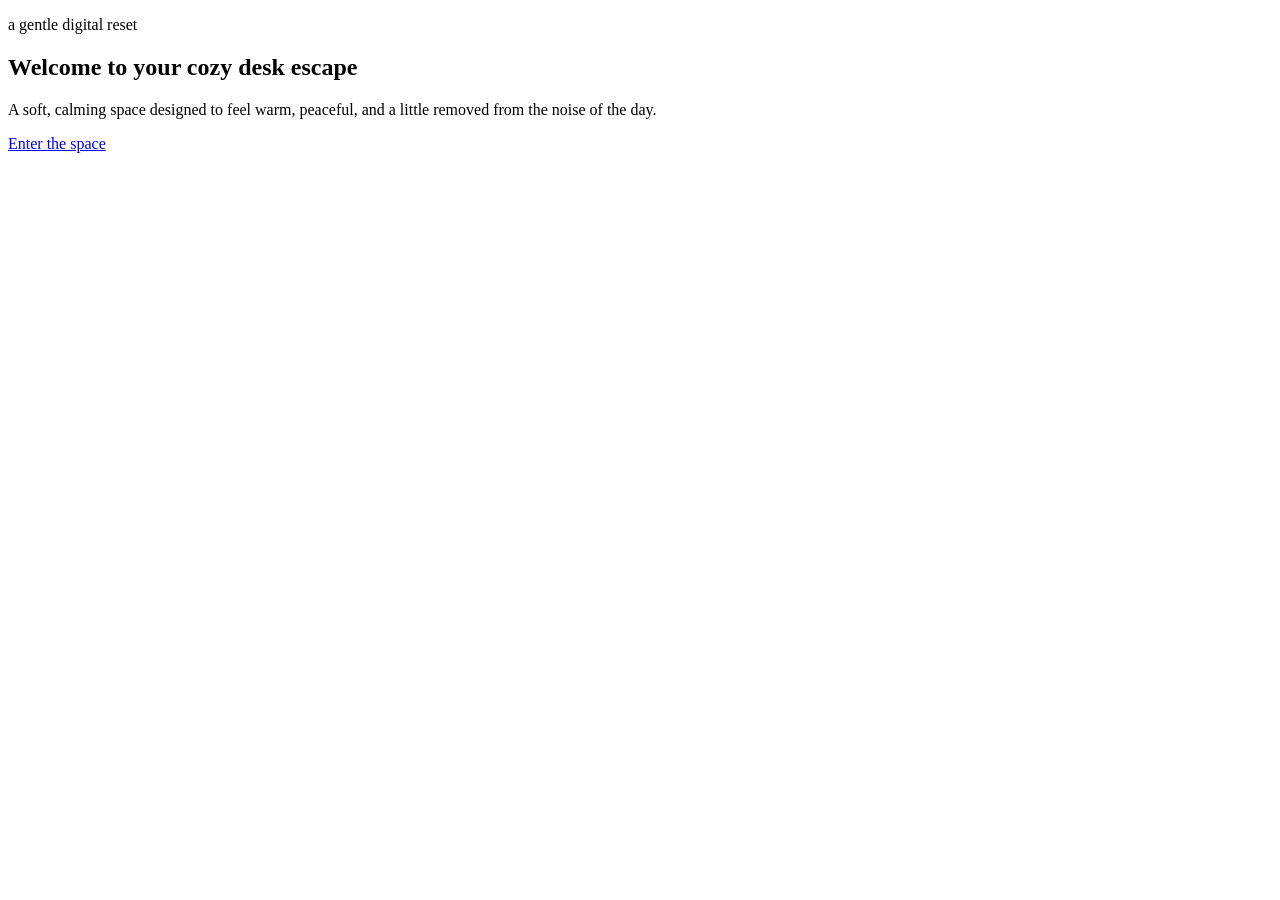
==== index.html @ 50f8baa0 "Add initial HTML structure for Cozy Desk Escape" ====
<!DOCTYPE html>
<html lang="en">
  <head>
    <meta charset="UTF-8" />
    <meta name="viewport" content="width=device-width, initial-scale=1.0" />
    <title>Cozy Desk Escape</title>
    <link rel="stylesheet" href="style.css" />
  </head>
  <body>
    <main class="page">
      <section class="hero">
        <div class="hero-text">
          <p class="eyebrow">a gentle digital reset</p>
          <h1>Welcome to your cozy desk escape</h1>
          <p class="description">
            A soft, calming space designed to feel warm, peaceful, and a little
            removed from the noise of the day.
          </p>
          <a href="#desk-scene" class="button">Enter the space</a>
        </div>

        <div class="desk-wrapper" id="desk-scene">
          <div class="wall-glow"></div>

          <div class="window">
            <div class="window-frame">
              <div class="sky"></div>
              <div class="mountains mountain-back"></div>
              <div class="mountains mountain-front"></div>
              <div class="sun"></div>
            </div>
          </div>

          <div class="shelf">
            <div class="book book-1"></div>
            <div class="book book-2"></div>
            <div class="book book-3"></div>
            <div class="plant-small">
              <span class="pot"></span>
              <span class="leaf leaf-1"></span>
              <span class="leaf leaf-2"></span>
              <span class="leaf leaf-3"></span>
            </div>
          </div>

          <div class="lamp">
            <div class="lamp-shade"></div>
            <div class="lamp-neck"></div>
            <div class="lamp-base"></div>
          </div>

          <div class="desk">
            <div class="monitor">
              <div class="monitor-screen">
                <div class="screen-view"></div>
              </div>
              <div class="monitor-stand"></div>
            </div>

            <div class="mug">
              <div class="steam steam-1"></div>
              <div class="steam steam-2"></div>
              <div class="steam steam-3"></div>
            </div>

            <div class="notebook"></div>
            <div class="phone"></div>

            <div class="plant">
              <span class="pot"></span>
              <span class="leaf leaf-1"></span>
              <span class="leaf leaf-2"></span>
              <span class="leaf leaf-3"></span>
            </div>
          </div>
        </div>
      </section>
    </main>
  </body>
</html>
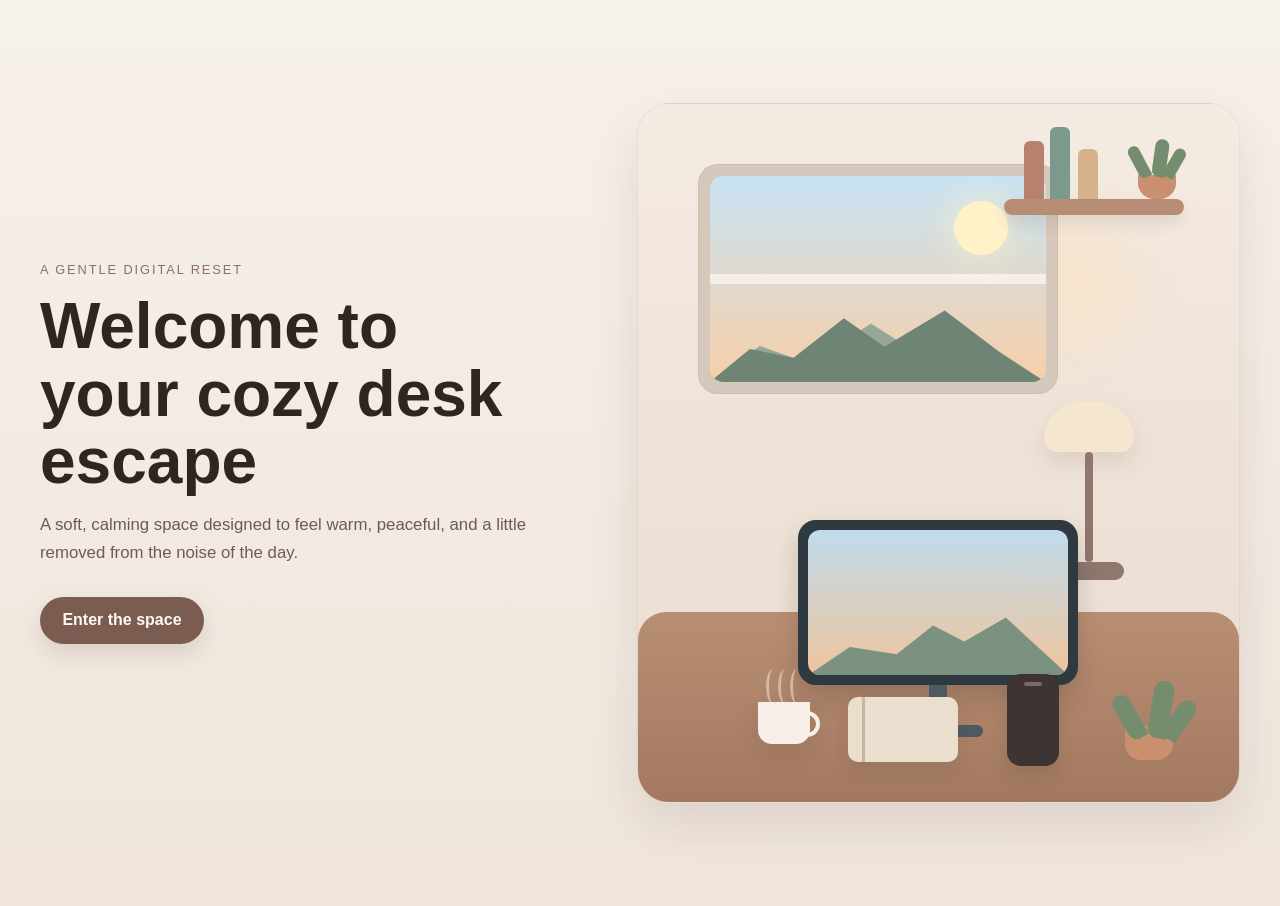
==== commit d7c7c875: "Correct link syntax in index.html Fix incorrect link syntax for camping.html." ====
--- a/index.html
+++ b/index.html
@@ -4,6 +4,7 @@
     <meta charset="UTF-8" />
     <meta name="viewport" content="width=device-width, initial-scale=1.0" />
     <title>Cozy Desk Escape</title>
+    <href:camping.html> </href:camping.html>
     <link rel="stylesheet" href="style.css" />
   </head>
   <body>
--- a/style.css
+++ b/style.css
@@ -0,0 +1,714 @@
+/* RESET */
+* {
+  margin: 0;
+  padding: 0;
+  box-sizing: border-box;
+}
+
+html {
+  scroll-behavior: smooth;
+}
+
+body {
+  font-family: "Segoe UI", Tahoma, Geneva, Verdana, sans-serif;
+  background: linear-gradient(180deg, #f7f1eb 0%, #efe5dc 100%);
+  color: #3f342f;
+  min-height: 100vh;
+}
+
+/* PAGE LAYOUT */
+.page {
+  min-height: 100vh;
+  padding: 3rem 1.5rem;
+}
+
+.hero {
+  max-width: 1200px;
+  margin: 0 auto;
+  display: grid;
+  grid-template-columns: 1fr 1.1fr;
+  gap: 3rem;
+  align-items: center;
+  min-height: 90vh;
+}
+
+.hero-text {
+  max-width: 500px;
+}
+
+.eyebrow {
+  text-transform: uppercase;
+  letter-spacing: 0.12rem;
+  font-size: 0.8rem;
+  color: #8b6f63;
+  margin-bottom: 1rem;
+}
+
+.hero-text h1 {
+  font-size: clamp(2.4rem, 5vw, 4.5rem);
+  line-height: 1.05;
+  margin-bottom: 1rem;
+  color: #2f2521;
+}
+
+.description {
+  font-size: 1.05rem;
+  line-height: 1.7;
+  color: #6f5a51;
+  margin-bottom: 1.8rem;
+}
+
+.button {
+  display: inline-block;
+  text-decoration: none;
+  background: #7a5c50;
+  color: #fffaf7;
+  padding: 0.9rem 1.4rem;
+  border-radius: 999px;
+  font-weight: 600;
+  transition: transform 0.25s ease, background 0.25s ease;
+  box-shadow: 0 10px 25px rgba(122, 92, 80, 0.18);
+}
+
+.button:hover {
+  background: #674a3f;
+  transform: translateY(-2px);
+}
+
+/* DESK SCENE */
+.desk-wrapper {
+  position: relative;
+  height: 700px;
+  border-radius: 32px;
+  background: linear-gradient(180deg, #f4ebe3 0%, #eadbce 100%);
+  overflow: hidden;
+  box-shadow: 0 20px 50px rgba(79, 57, 48, 0.12);
+  border: 1px solid rgba(120, 93, 80, 0.08);
+}
+
+.wall-glow {
+  position: absolute;
+  top: 70px;
+  right: 60px;
+  width: 220px;
+  height: 220px;
+  background: radial-gradient(circle, rgba(255, 222, 173, 0.4) 0%, rgba(255, 222, 173, 0) 70%);
+  filter: blur(10px);
+}
+
+/* WINDOW */
+.window {
+  position: absolute;
+  top: 60px;
+  left: 60px;
+  width: 360px;
+  height: 230px;
+  background: #d7c8bc;
+  border-radius: 20px;
+  padding: 12px;
+  box-shadow: inset 0 0 0 1px rgba(90, 70, 60, 0.08);
+}
+
+.window-frame {
+  position: relative;
+  width: 100%;
+  height: 100%;
+  border-radius: 14px;
+  overflow: hidden;
+  background: linear-gradient(180deg, #cfe4f4 0%, #f8d9b8 100%);
+}
+
+.window-frame::before,
+.window-frame::after {
+  content: "";
+  position: absolute;
+  background: rgba(255, 250, 245, 0.7);
+}
+
+.window-frame::before {
+  top: 0;
+  left: 50%;
+  transform: translateX(-50%);
+  width: 10px;
+  height: 100%;
+}
+
+.window-frame::after {
+  top: 50%;
+  left: 0;
+  transform: translateY(-50%);
+  width: 100%;
+  height: 10px;
+}
+
+.sky {
+  position: absolute;
+  inset: 0;
+  background: linear-gradient(180deg, #c8e3f4 0%, #f7cfa8 100%);
+}
+
+.sun {
+  position: absolute;
+  top: 25px;
+  right: 38px;
+  width: 54px;
+  height: 54px;
+  background: #fff2c8;
+  border-radius: 50%;
+  box-shadow: 0 0 35px rgba(255, 242, 200, 0.85);
+}
+
+.mountains {
+  position: absolute;
+  bottom: 0;
+  width: 100%;
+}
+
+.mountain-back {
+  height: 90px;
+  background: #8ca395;
+  clip-path: polygon(0 100%, 15% 60%, 30% 80%, 48% 35%, 65% 75%, 78% 50%, 100% 100%);
+  opacity: 0.9;
+}
+
+.mountain-front {
+  height: 110px;
+  background: #6e8576;
+  clip-path: polygon(0 100%, 12% 70%, 25% 78%, 40% 42%, 52% 68%, 70% 35%, 86% 72%, 100% 100%);
+}
+
+/* SHELF */
+.shelf {
+  position: absolute;
+  top: 95px;
+  right: 55px;
+  width: 180px;
+  height: 16px;
+  background: #b68d74;
+  border-radius: 20px;
+  box-shadow: 0 8px 15px rgba(77, 55, 45, 0.12);
+}
+
+.book {
+  position: absolute;
+  bottom: 16px;
+  width: 20px;
+  border-radius: 6px 6px 0 0;
+}
+
+.book-1 {
+  left: 20px;
+  height: 58px;
+  background: #b7816d;
+}
+
+.book-2 {
+  left: 46px;
+  height: 72px;
+  background: #7b9a8d;
+}
+
+.book-3 {
+  left: 74px;
+  height: 50px;
+  background: #d5b28c;
+}
+
+/* LAMP */
+.lamp {
+  position: absolute;
+  right: 90px;
+  bottom: 180px;
+  width: 120px;
+  height: 220px;
+}
+
+.lamp-shade {
+  width: 90px;
+  height: 50px;
+  background: #f5e6cf;
+  border-radius: 50px 50px 18px 18px;
+  margin: 0 auto;
+  box-shadow: 0 10px 25px rgba(80, 60, 45, 0.12);
+}
+
+.lamp-neck {
+  width: 8px;
+  height: 110px;
+  background: #8f776d;
+  margin: 0 auto;
+  border-radius: 10px;
+}
+
+.lamp-base {
+  width: 70px;
+  height: 18px;
+  background: #8f776d;
+  margin: 0 auto;
+  border-radius: 999px;
+}
+
+/* DESK */
+.desk {
+  position: absolute;
+  bottom: 0;
+  left: 0;
+  width: 100%;
+  height: 190px;
+  background: linear-gradient(180deg, #b98f73 0%, #a27860 100%);
+  border-top-left-radius: 28px;
+  border-top-right-radius: 28px;
+}
+
+.monitor {
+  position: absolute;
+  left: 50%;
+  transform: translateX(-50%);
+  bottom: 75px;
+  width: 280px;
+}
+
+.monitor-screen {
+  width: 280px;
+  height: 165px;
+  background: #2f3940;
+  border-radius: 18px;
+  padding: 10px;
+  box-shadow: 0 12px 24px rgba(35, 35, 35, 0.18);
+}
+
+.screen-view {
+  width: 100%;
+  height: 100%;
+  border-radius: 12px;
+  background: linear-gradient(180deg, #bfdced 0%, #efc49c 100%);
+  position: relative;
+  overflow: hidden;
+}
+
+.screen-view::before {
+  content: "";
+  position: absolute;
+  bottom: 0;
+  width: 100%;
+  height: 55%;
+  background: #7a927f;
+  clip-path: polygon(0 100%, 16% 65%, 34% 74%, 48% 38%, 60% 58%, 76% 28%, 100% 100%);
+}
+
+.monitor-stand {
+  width: 18px;
+  height: 42px;
+  background: #4e5a61;
+  margin: 0 auto;
+  position: relative;
+}
+
+.monitor-stand::after {
+  content: "";
+  position: absolute;
+  bottom: -10px;
+  left: 50%;
+  transform: translateX(-50%);
+  width: 90px;
+  height: 12px;
+  background: #4e5a61;
+  border-radius: 999px;
+}
+
+/* MUG */
+.mug {
+  position: absolute;
+  left: 120px;
+  bottom: 58px;
+  width: 52px;
+  height: 42px;
+  background: #f6efe8;
+  border-radius: 0 0 14px 14px;
+  box-shadow: 0 10px 20px rgba(80, 60, 45, 0.12);
+}
+
+.mug::after {
+  content: "";
+  position: absolute;
+  right: -10px;
+  top: 9px;
+  width: 16px;
+  height: 18px;
+  border: 4px solid #f6efe8;
+  border-left: none;
+  border-radius: 0 14px 14px 0;
+}
+
+.steam {
+  position: absolute;
+  bottom: 40px;
+  width: 14px;
+  height: 35px;
+  border-radius: 50%;
+  border-left: 3px solid rgba(255, 255, 255, 0.6);
+  opacity: 0.7;
+}
+
+.steam-1 {
+  left: 8px;
+}
+
+.steam-2 {
+  left: 20px;
+}
+
+.steam-3 {
+  left: 32px;
+}
+
+/* NOTEBOOK */
+.notebook {
+  position: absolute;
+  left: 210px;
+  bottom: 40px;
+  width: 110px;
+  height: 65px;
+  background: #eadfcf;
+  border-radius: 10px;
+  box-shadow: 0 10px 16px rgba(80, 60, 45, 0.1);
+}
+
+.notebook::before {
+  content: "";
+  position: absolute;
+  left: 14px;
+  top: 0;
+  width: 3px;
+  height: 100%;
+  background: #c9b69d;
+}
+
+/* PHONE */
+.phone {
+  position: absolute;
+  right: 180px;
+  bottom: 36px;
+  width: 52px;
+  height: 92px;
+  background: #3d3433;
+  border-radius: 14px;
+  box-shadow: 0 10px 16px rgba(80, 60, 45, 0.15);
+}
+
+.phone::before {
+  content: "";
+  position: absolute;
+  top: 8px;
+  left: 50%;
+  transform: translateX(-50%);
+  width: 18px;
+  height: 4px;
+  background: #786a68;
+  border-radius: 999px;
+}
+
+/* PLANTS */
+.plant,
+.plant-small {
+  position: absolute;
+}
+
+.plant {
+  right: 55px;
+  bottom: 42px;
+  width: 70px;
+  height: 95px;
+}
+
+.plant-small {
+  right: 0;
+  bottom: 16px;
+  width: 55px;
+  height: 70px;
+}
+
+.pot {
+  position: absolute;
+  bottom: 0;
+  left: 50%;
+  transform: translateX(-50%);
+  width: 48px;
+  height: 34px;
+  background: #c98f6f;
+  border-radius: 0 0 16px 16px;
+}
+
+.plant-small .pot {
+  width: 38px;
+  height: 24px;
+}
+
+.leaf {
+  position: absolute;
+  bottom: 22px;
+  background: #738d6e;
+  border-radius: 50px 50px 0 50px;
+  transform-origin: bottom center;
+}
+
+.plant .leaf-1 {
+  width: 18px;
+  height: 48px;
+  left: 18px;
+  transform: rotate(-30deg);
+}
+
+.plant .leaf-2 {
+  width: 20px;
+  height: 58px;
+  left: 32px;
+  transform: rotate(10deg);
+}
+
+.plant .leaf-3 {
+  width: 18px;
+  height: 44px;
+  left: 44px;
+  transform: rotate(35deg);
+}
+
+.plant-small .leaf-1 {
+  width: 12px;
+  height: 34px;
+  left: 12px;
+  transform: rotate(-28deg);
+}
+
+.plant-small .leaf-2 {
+  width: 14px;
+  height: 38px;
+  left: 22px;
+  transform: rotate(8deg);
+}
+
+.plant-small .leaf-3 {
+  width: 12px;
+  height: 32px;
+  left: 32px;
+  transform: rotate(30deg);
+}
+
+/* RESPONSIVE */
+@media (max-width: 980px) {
+  .hero {
+    grid-template-columns: 1fr;
+    gap: 2rem;
+  }
+
+  .hero-text {
+    max-width: 100%;
+    text-align: center;
+  }
+
+  .desk-wrapper {
+    height: 620px;
+  }
+
+  .window {
+    width: 300px;
+    height: 200px;
+    left: 30px;
+  }
+}
+
+@media (max-width: 640px) {
+  .page {
+    padding: 1.2rem;
+  }
+
+  .hero-text h1 {
+    font-size: 2.5rem;
+  }
+
+  .description {
+    font-size: 1rem;
+  }
+
+  .desk-wrapper {
+    height: 540px;
+    border-radius: 24px;
+  }
+
+  .window {
+    width: 240px;
+    height: 165px;
+    top: 30px;
+    left: 20px;
+  }
+
+  .shelf {
+    top: 55px;
+    right: 20px;
+    width: 135px;
+  }
+
+  .lamp {
+    right: 25px;
+    transform: scale(0.85);
+    transform-origin: bottom right;
+  }
+
+  .monitor {
+    transform: translateX(-50%) scale(0.85);
+    transform-origin: bottom center;
+  }
+
+  .mug,
+  .notebook,
+  .phone,
+  .plant {
+    transform: scale(0.85);
+    transform-origin: bottom left;
+  }
+
+  .mug {
+    left: 50px;
+  }
+
+  .notebook {
+    left: 125px;
+  }
+
+  .phone {
+    right: 110px;
+  }
+
+  .plant {
+    right: 18px;
+  }
+
+  /* RESET */
+* {
+  margin: 0;
+  padding: 0;
+  box-sizing: border-box;
+}
+
+/* BODY BACKGROUND */
+.camping-body {
+  height: 100vh;
+  font-family: "Inter", system-ui, sans-serif;
+  color: #f5f3ef;
+
+  background: url("https://images.unsplash.com/photo-1501785888041-af3ef285b470?q=80&w=2070&auto=format&fit=crop") no-repeat center center/cover;
+
+  position: relative;
+  overflow: hidden;
+}
+
+/* DARK OVERLAY FOR MOOD */
+.overlay {
+  position: absolute;
+  inset: 0;
+  background: linear-gradient(
+    to top,
+    rgba(20, 15, 10, 0.75),
+    rgba(20, 15, 10, 0.3),
+    rgba(20, 15, 10, 0.6)
+  );
+  backdrop-filter: blur(1px);
+}
+
+/* MAIN LAYOUT */
+.camping-container {
+  position: relative;
+  z-index: 2;
+  height: 100%;
+  display: flex;
+  flex-direction: column;
+  justify-content: space-between;
+  padding: 2rem;
+}
+
+/* TOP BAR */
+.top-bar {
+  display: flex;
+  justify-content: space-between;
+  font-size: 0.9rem;
+  opacity: 0.8;
+  letter-spacing: 0.05em;
+}
+
+/* CENTER TEXT */
+.center-content {
+  text-align: center;
+  max-width: 600px;
+  margin: 0 auto;
+}
+
+.center-content h1 {
+  font-size: clamp(2.5rem, 5vw, 4rem);
+  font-weight: 500;
+  margin-bottom: 1rem;
+}
+
+.subtitle {
+  font-size: 1.1rem;
+  line-height: 1.6;
+  opacity: 0.85;
+}
+
+/* BOTTOM BAR */
+.bottom-bar {
+  display: flex;
+  flex-direction: column;
+  align-items: center;
+  gap: 1.5rem;
+}
+
+/* BUTTONS */
+.controls {
+  display: flex;
+  gap: 1rem;
+}
+
+.controls button {
+  background: rgba(255, 255, 255, 0.08);
+  border: 1px solid rgba(255, 255, 255, 0.15);
+  padding: 0.7rem 1.2rem;
+  border-radius: 999px;
+  color: #fff;
+  font-size: 0.9rem;
+  backdrop-filter: blur(6px);
+  cursor: pointer;
+  transition: all 0.25s ease;
+}
+
+.controls button:hover {
+  background: rgba(255, 255, 255, 0.2);
+  transform: translateY(-2px);
+}
+
+/* FOOT NOTE */
+.note {
+  font-size: 0.8rem;
+  opacity: 0.6;
+  letter-spacing: 0.1em;
+}
+
+/* RESPONSIVE */
+@media (max-width: 600px) {
+  .camping-container {
+    padding: 1.5rem;
+  }
+
+  .controls {
+    flex-wrap: wrap;
+    justify-content: center;
+  }
+
+  .center-content h1 {
+    font-size: 2.2rem;
+  }
+
+  .subtitle {
+    font-size: 1rem;
+  }
+}
+}
